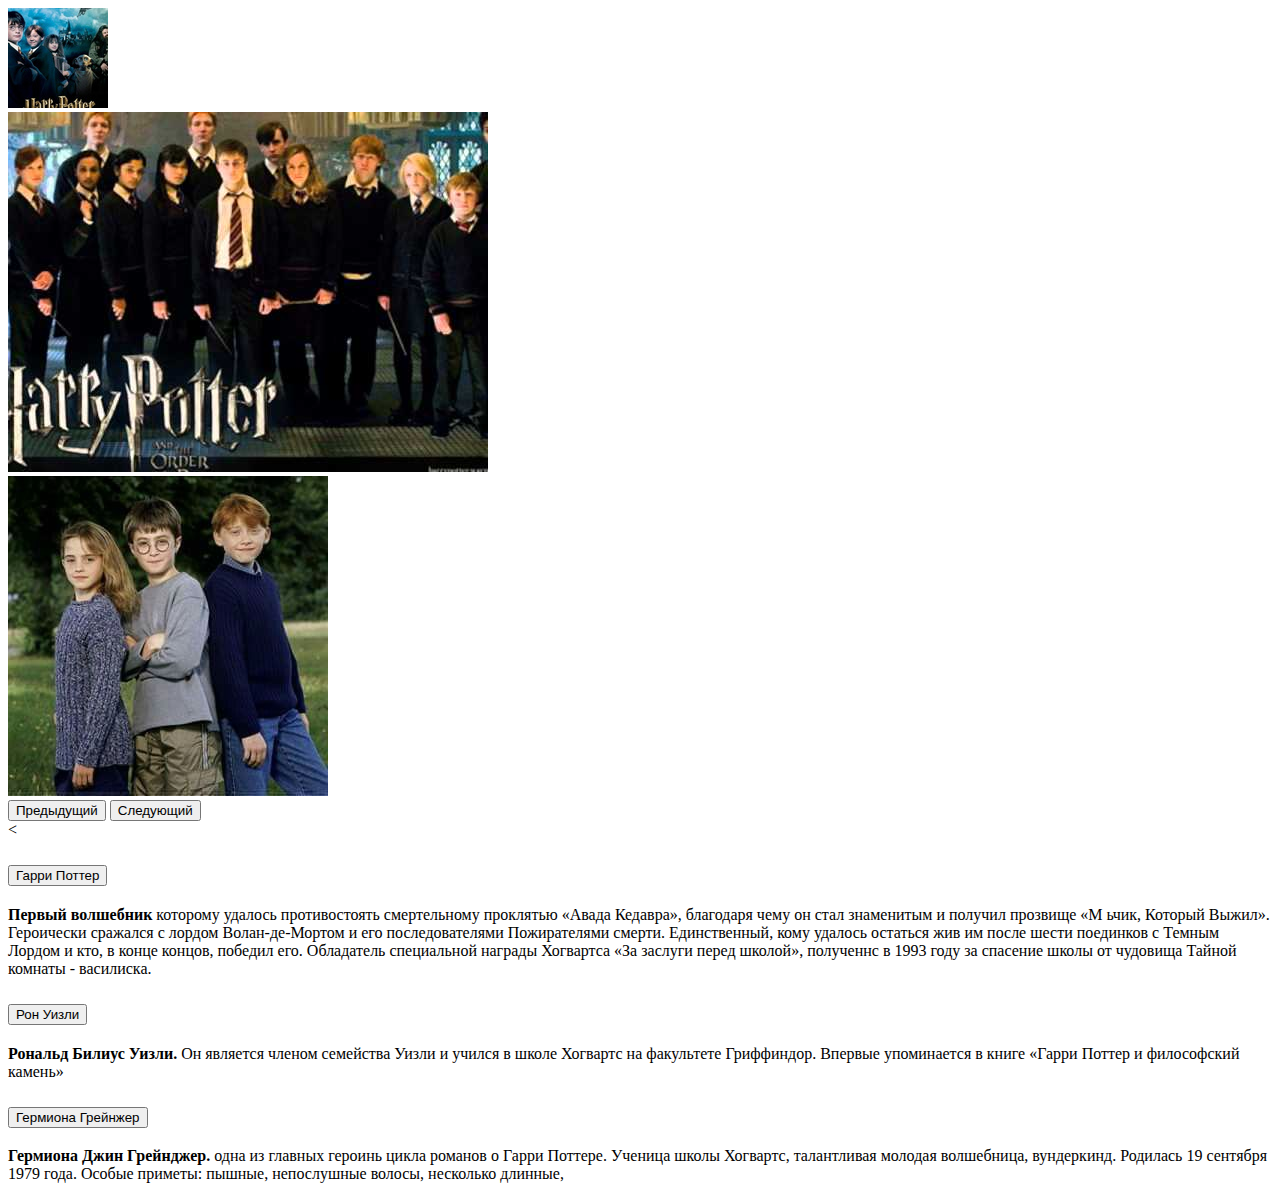
==== index2.html @ c0d482ba "new code" ====
<!DOCTYPE html>
<html lang="en">
<head>
    <meta charset="UTF-8">
    <title>Title</title>
</head>
<body>
<div id="carouselExampleRide" class="carousel slide" data-bs-ride="true">
  <div class="carousel-inner">
    <div class="carousel-item active">
      <img src="11.jpg" class="d-block w-100" alt="...">
    </div>
    <div class="carousel-item">
      <img src="22.jpg" class="d-block w-100" alt="...">
    </div>
    <div class="carousel-item">
      <img src="33.jpg" class="d-block w-100" alt="...">
    </div>
  </div>
  <button class="carousel-control-prev" type="button" data-bs-target="#carouselExampleRide" data-bs-slide="prev">
    <span class="carousel-control-prev-icon" aria-hidden="true"></span>
    <span class="visually-hidden">Предыдущий</span>
  </button>
  <button class="carousel-control-next" type="button" data-bs-target="#carouselExampleRide" data-bs-slide="next">
    <span class="carousel-control-next-icon" aria-hidden="true"></span>
    <span class="visually-hidden">Следующий</span>
  </button>
</div>
<




<div class="accordion" id="accordionPanelsStayOpenExample">
  <div class="accordion-item">
    <h2 class="accordion-header">
      <button class="accordion-button" type="button" data-bs-toggle="collapse" data-bs-target="#panelsStayOpen-collapseOne" aria-expanded="true" aria-controls="panelsStayOpen-collapseOne">
        Гарри Поттер
      </button>
    </h2>
    <div id="panelsStayOpen-collapseOne" class="accordion-collapse collapse show">
      <div class="accordion-body">
        <strong>Первый волшебник</strong> которому удалось противостоять смертельному проклятью «Авада Кедавра», благодаря чему он стал знаменитым и получил прозвище «М ьчик, Который Выжил». Героически сражался с лордом Волан-де-Мортом и его последователями Пожирателями смерти. Единственный, кому удалось остаться жив им после шести поединков с Темным Лордом и кто, в конце концов, победил его. Обладатель специальной награды Хогвартса «За заслуги перед школой», полученнс в 1993 году
                   за спасение школы от чудовища Тайной комнаты - василиска.

      </div>
    </div>
  </div>
  <div class="accordion-item">
    <h2 class="accordion-header">
      <button class="accordion-button collapsed" type="button" data-bs-toggle="collapse" data-bs-target="#panelsStayOpen-collapseTwo" aria-expanded="false" aria-controls="panelsStayOpen-collapseTwo">
        Рон Уизли
      </button>
    </h2>
    <div id="panelsStayOpen-collapseTwo" class="accordion-collapse collapse">
      <div class="accordion-body">
        <strong>Рональд Билиус Уизли.</strong> Он является членом семейства Уизли и учился в школе Хогвартс на факультете Гриффиндор. Впервые упоминается в книге «Гарри Поттер и философский камень»
      </div>
    </div>
  </div>
  <div class="accordion-item">
    <h2 class="accordion-header">
      <button class="accordion-button collapsed" type="button" data-bs-toggle="collapse" data-bs-target="#panelsStayOpen-collapseThree" aria-expanded="false" aria-controls="panelsStayOpen-collapseThree">
        Гермиона Грейнжер
      </button>
    </h2>
    <div id="panelsStayOpen-collapseThree" class="accordion-collapse collapse">
      <div class="accordion-body">
        <strong>Гермиона Джин Грейнджер.</strong> одна из главных героинь цикла романов о Гарри Поттере. Ученица школы Хогвартс, талантливая молодая волшебница, вундеркинд.
                Родилась 19 сентября 1979 года. Особые приметы: пышные, непослушные волосы, несколько длинные,
      </div>
    </div>
  </div>
</div>

</body>
</html>
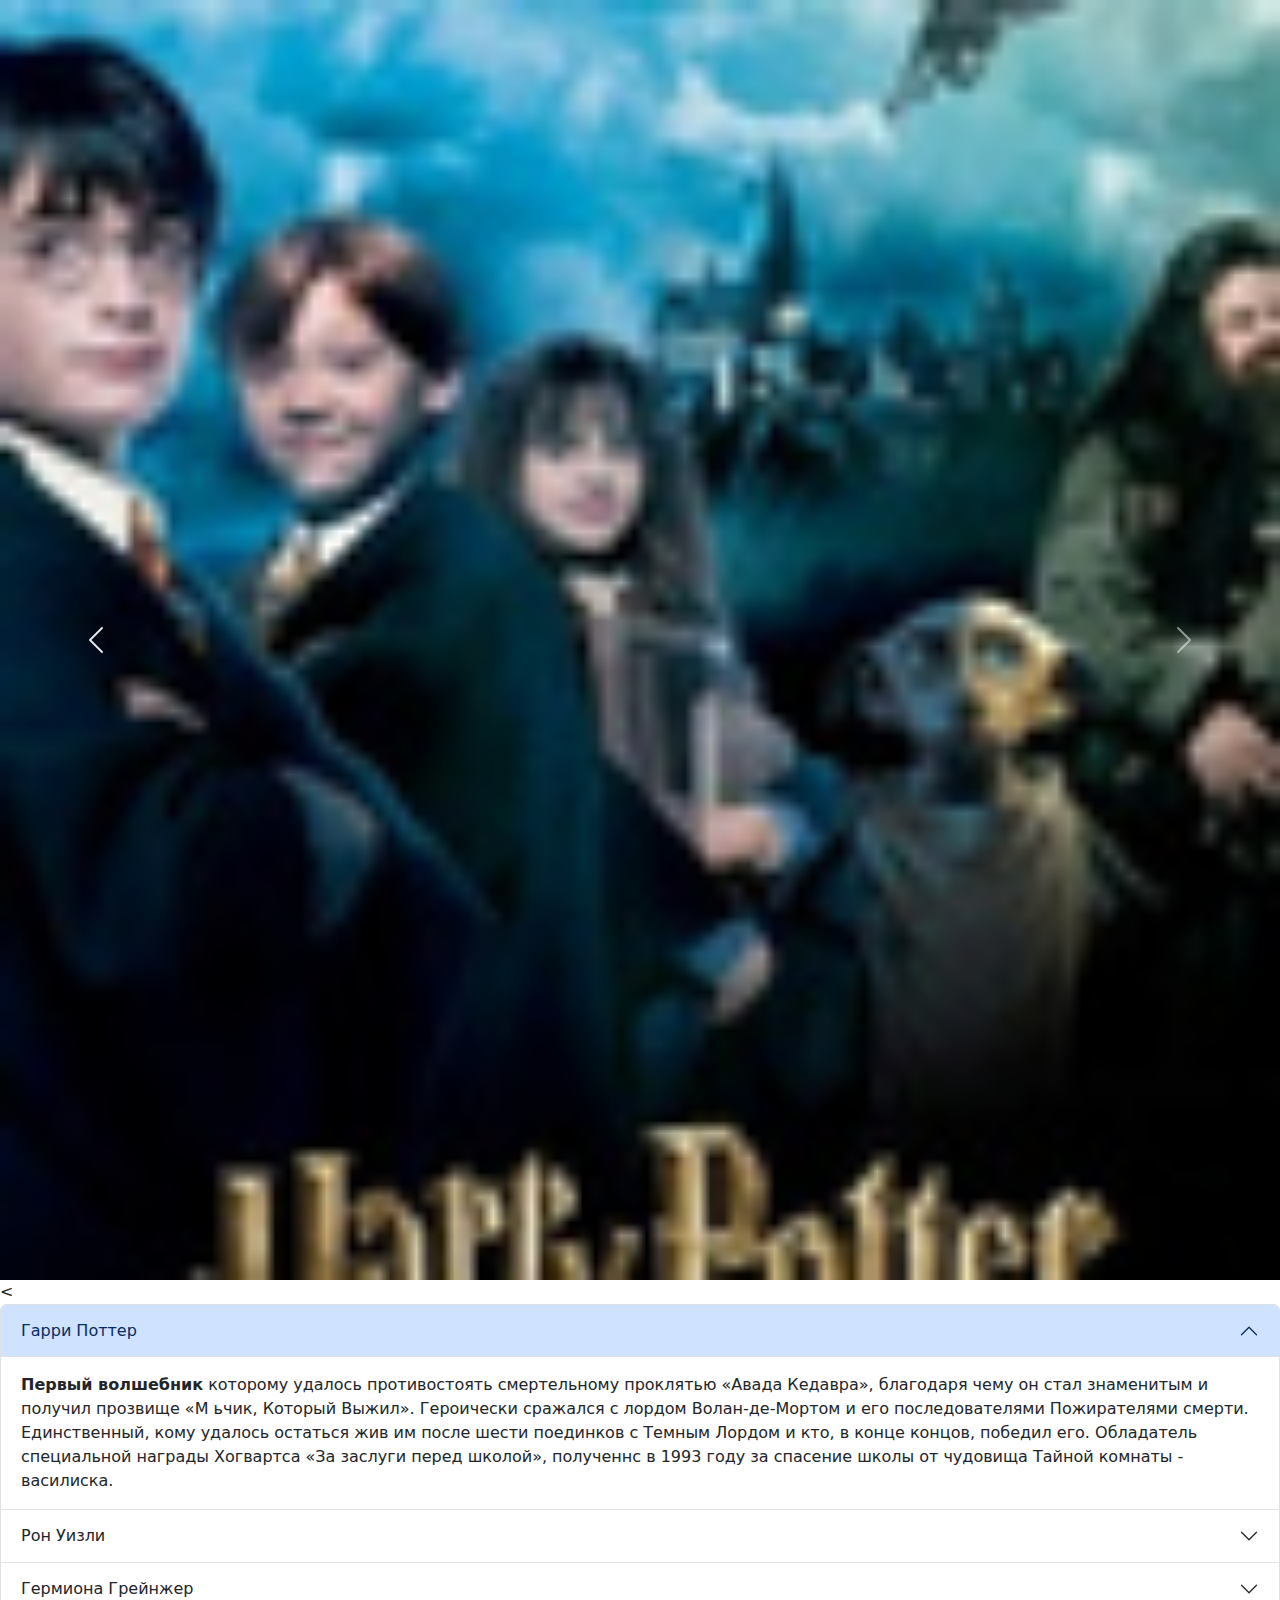
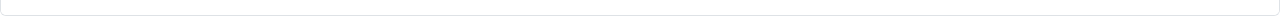
==== commit 516260f1: "add new code and files" ====
--- a/index2.html
+++ b/index2.html
@@ -3,6 +3,8 @@
 <head>
     <meta charset="UTF-8">
     <title>Title</title>
+<link href="https://cdn.jsdelivr.net/npm/bootstrap@5.3.3/dist/css/bootstrap.min.css" rel="stylesheet" integrity="sha384-QWTKZyjpPEjISv5WaRU9OFeRpok6YctnYmDr5pNlyT2bRjXh0JMhjY6hW+ALEwIH" crossorigin="anonymous">
+
 </head>
 <body>
 <div id="carouselExampleRide" class="carousel slide" data-bs-ride="true">
@@ -72,6 +74,7 @@
     </div>
   </div>
 </div>
+<script src="https://cdn.jsdelivr.net/npm/bootstrap@5.3.3/dist/js/bootstrap.bundle.min.js" integrity="sha384-YvpcrYf0tY3lHB60NNkmXc5s9fDVZLESaAA55NDzOxhy9GkcIdslK1eN7N6jIeHz" crossorigin="anonymous"></script>
 
 </body>
 </html>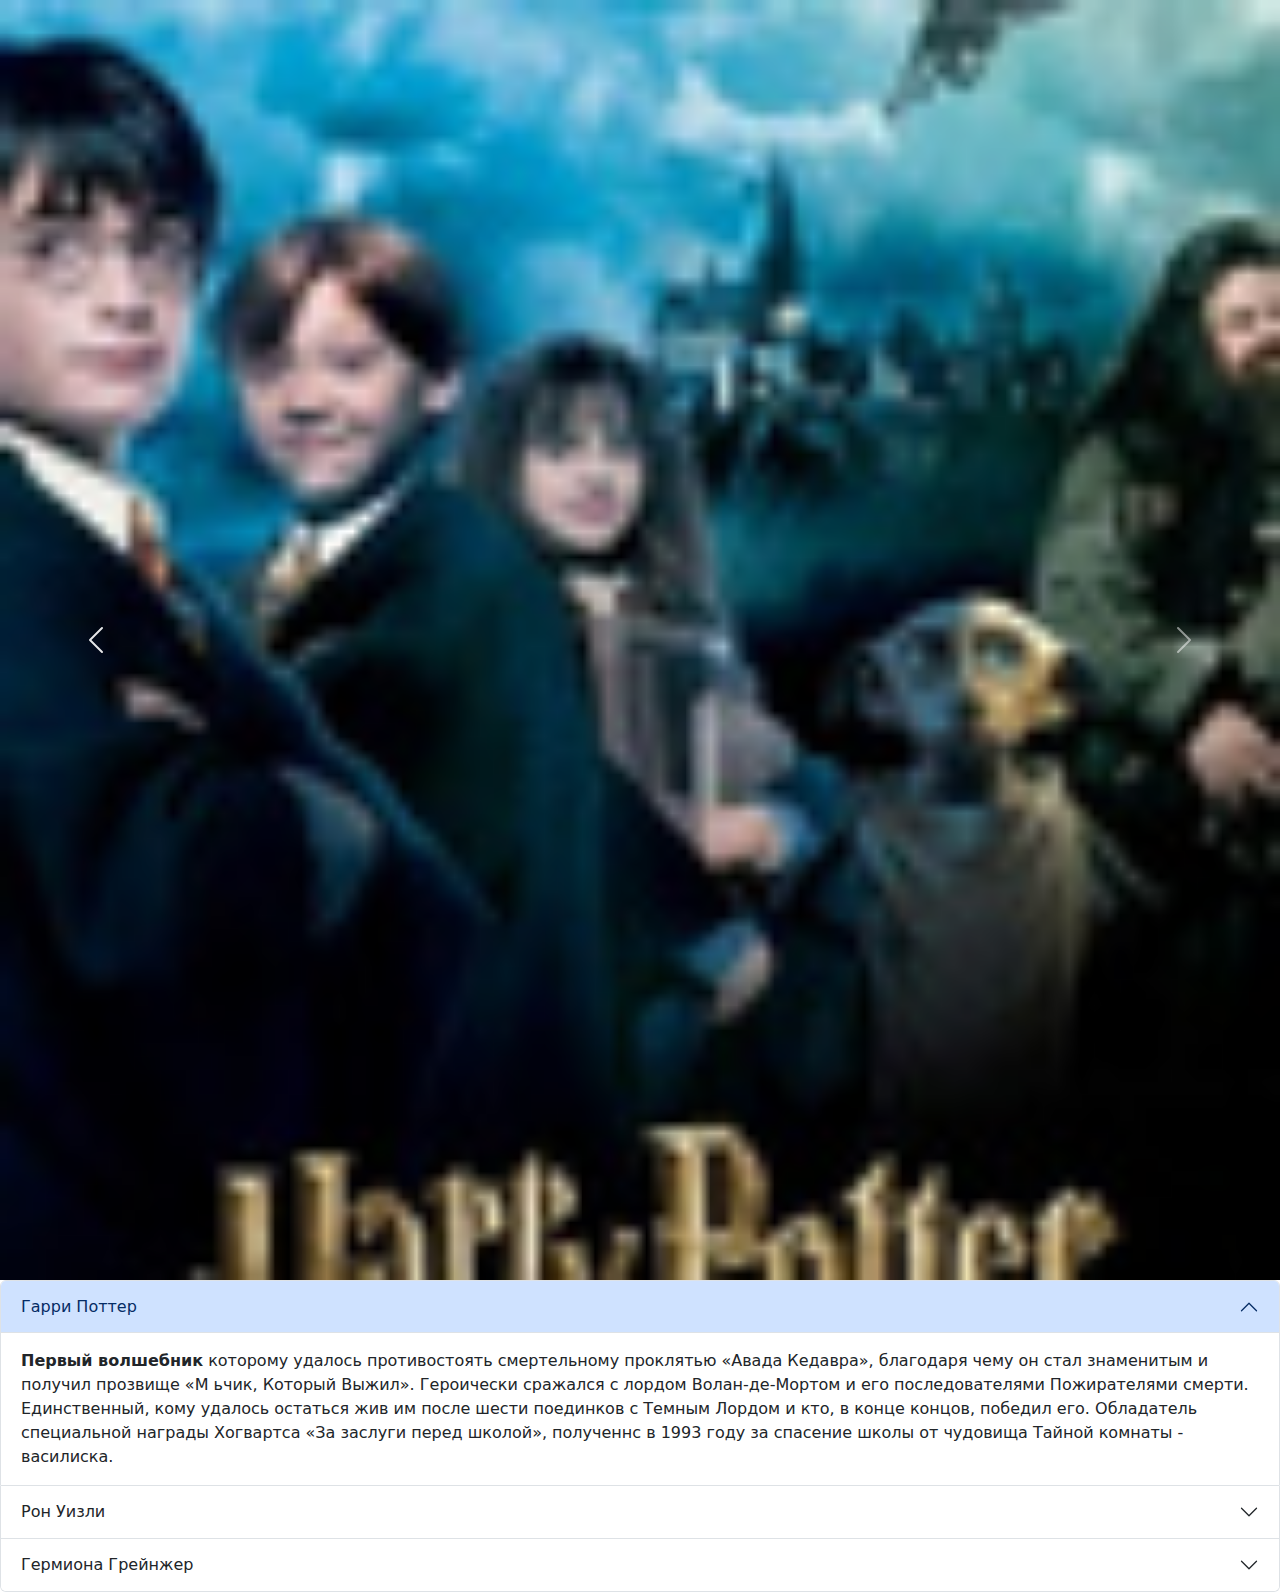
==== commit b25d2cf8: "my first  html" ====
--- a/index2.html
+++ b/index2.html
@@ -28,11 +28,6 @@
     <span class="visually-hidden">Следующий</span>
   </button>
 </div>
-<
-
-
-
-
 <div class="accordion" id="accordionPanelsStayOpenExample">
   <div class="accordion-item">
     <h2 class="accordion-header">
